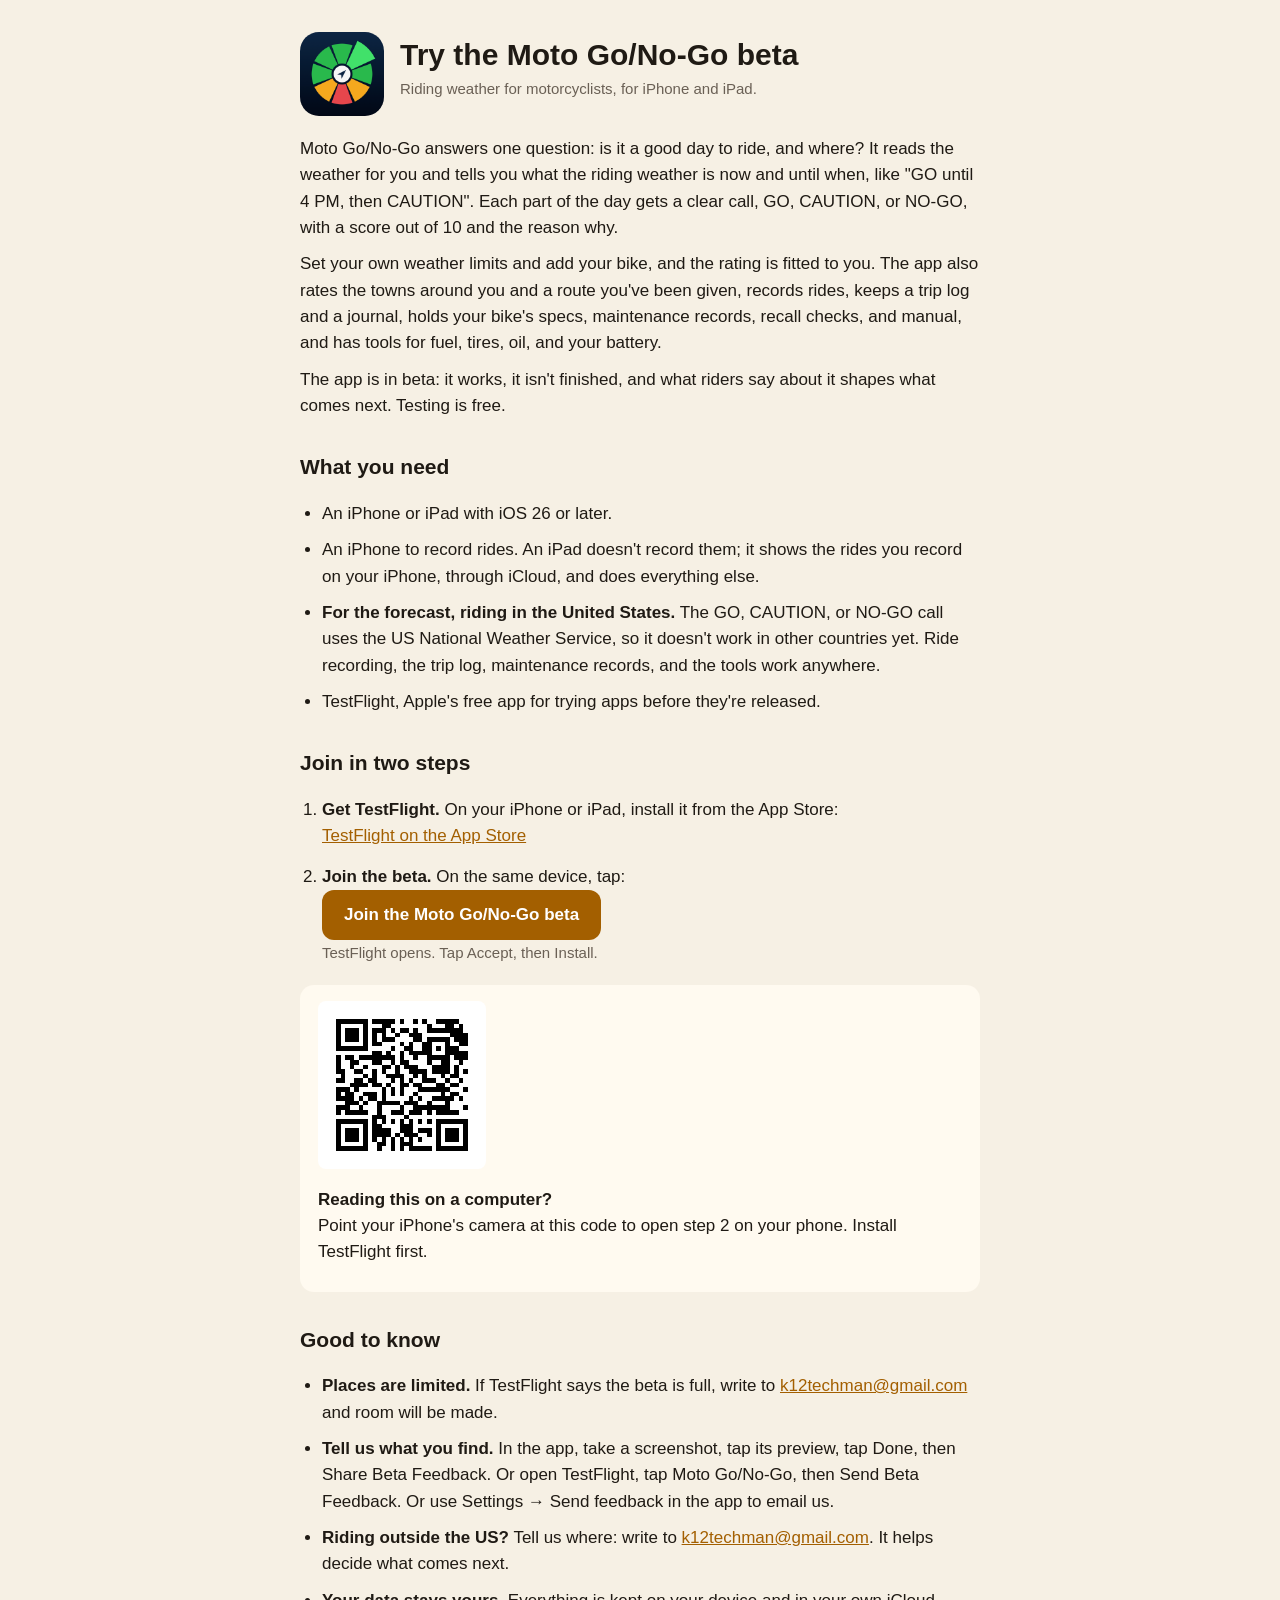
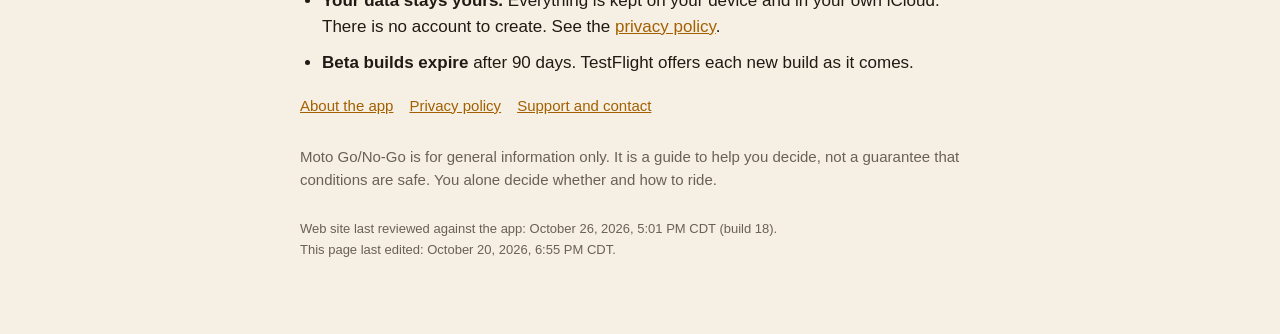
==== beta/index.html @ 058bfad8 "Web site reviewed against build 18 (the stamp alone) Co-Authored-By: Claude Opus 5.5 <noreply@anthro" ====
<!doctype html>
<html lang="en">
<head>
<meta charset="utf-8">
<meta name="viewport" content="width=device-width, initial-scale=1">
<meta name="robots" content="noindex">
<title>Join the beta · Moto Go/No-Go</title>
<link rel="stylesheet" href="../style.css">
</head>
<body>
<main>
<div class="app">
<img src="../icon.png" alt="The Moto Go/No-Go app icon">
<div>
<h1>Try the Moto Go/No-Go beta</h1>
<p class="muted">Riding weather for motorcyclists, for iPhone and iPad.</p>
</div>
</div>

<p>Moto Go/No-Go answers one question: is it a good day to ride, and where? It reads the weather for you and tells you
what the riding weather is now and until when, like "GO until 4 PM, then CAUTION". Each part of the day gets a
clear call, GO, CAUTION, or NO-GO, with a score out of 10 and the reason why.</p>
<p>Set your own weather limits and add your bike, and the rating is fitted to you. The app also rates the towns around
you and a route you've been given, records rides, keeps a trip log and a journal, holds your bike's specs, maintenance
records, recall checks, and manual, and has tools for fuel, tires, oil, and your battery.</p>
<p>The app is in beta: it works, it isn't finished, and what riders say about it shapes what comes next. Testing is
free.</p>

<h2>What you need</h2>
<ul>
<li>An iPhone or iPad with iOS 26 or later.</li>
<li>An iPhone to record rides. An iPad doesn't record them; it shows the rides you record on your iPhone, through
iCloud, and does everything else.</li>
<li><strong>For the forecast, riding in the United States.</strong> The GO, CAUTION, or NO-GO call uses the US
National Weather Service, so it doesn't work in other countries yet. Ride recording, the trip log, maintenance records,
and the tools work anywhere.</li>
<li>TestFlight, Apple's free app for trying apps before they're released.</li>
</ul>

<h2>Join in two steps</h2>
<ol>
<li><strong>Get TestFlight.</strong> On your iPhone or iPad, install it from the App Store:<br>
<a href="https://apps.apple.com/app/testflight/id899247664">TestFlight on the App Store</a></li>
<li><strong>Join the beta.</strong> On the same device, tap:<br>
<a class="button" href="https://testflight.apple.com/join/9Wu4rUkQ">Join the Moto Go/No-Go beta</a><br>
<span class="muted">TestFlight opens. Tap Accept, then Install.</span></li>
</ol>

<div class="card qr">
<img src="join-qr.svg" alt="A QR code that opens the Moto Go/No-Go beta in TestFlight">
<p><strong>Reading this on a computer?</strong><br>Point your iPhone's camera at this code to open step 2 on your
phone. Install TestFlight first.</p>
</div>

<h2>Good to know</h2>
<ul>
<li><strong>Places are limited.</strong> If TestFlight says the beta is full, write to
<a href="mailto:k12techman@gmail.com">k12techman@gmail.com</a> and room will be made.</li>
<li><strong>Tell us what you find.</strong> In the app, take a screenshot, tap its preview, tap Done, then Share Beta
Feedback. Or open TestFlight, tap Moto Go/No-Go, then Send Beta Feedback. Or use Settings → Send feedback in the
app to email us.</li>
<li><strong>Riding outside the US?</strong> Tell us where: write to
<a href="mailto:k12techman@gmail.com">k12techman@gmail.com</a>. It helps decide what comes next.</li>
<li><strong>Your data stays yours.</strong> Everything is kept on your device and in your own iCloud. There is no account
to create. See the <a href="../privacy.html">privacy policy</a>.</li>
<li><strong>Beta builds expire</strong> after 90 days. TestFlight offers each new build as it comes.</li>
</ul>

<nav><a href="../index.html">About the app</a><a href="../privacy.html">Privacy policy</a><a href="../support.html">Support and contact</a></nav>

<p class="muted">Moto Go/No-Go is for general information only. It is a guide to help you decide, not a guarantee that
conditions are safe. You alone decide whether and how to ride.</p>
<p class="muted stamp">Web site last reviewed against the app: <time datetime="2026-10-26T17:01-05:00">October 26, 2026, 5:01 PM CDT</time> (build 18).<br>This page last edited: <time datetime="2026-10-20T18:55-05:00">October 20, 2026, 6:55 PM CDT</time>.</p>
</main>
</body>
</html>
---- style.css ----
:root { color-scheme: light dark; --bg: #f6f0e4; --text: #1f1a14; --muted: #6a6055; --accent: #a35f00; --card: #fffaf0; }
@media (prefers-color-scheme: dark) { :root { --bg: #17140f; --text: #f2ece1; --muted: #a89f92; --accent: #e3a04a; --card: #221d16; } }
* { box-sizing: border-box; }
body { margin: 0; background: var(--bg); color: var(--text); font: 17px/1.55 -apple-system, BlinkMacSystemFont, "Segoe UI", Roboto, sans-serif; }
main { max-width: 720px; margin: 0 auto; padding: 32px 20px 64px; }
h1 { font-size: 30px; line-height: 1.2; margin: 0 0 4px; }
h2 { font-size: 21px; margin: 32px 0 8px; }
p, li { margin: 0 0 10px; }
ul { padding-left: 22px; }
a { color: var(--accent); }
.muted { color: var(--muted); font-size: 15px; }
nav { margin: 0 0 28px; font-size: 15px; }
nav a { margin-right: 16px; }
.card { background: var(--card); border-radius: 14px; padding: 16px 18px; margin: 18px 0; }
.app { display: flex; align-items: center; gap: 16px; margin: 0 0 20px; }
.app img { width: 84px; height: 84px; border-radius: 19px; flex: none; }
.button { display: inline-block; background: var(--accent); color: #fff; font-weight: 600; text-decoration: none; padding: 12px 22px; border-radius: 12px; }
@media (prefers-color-scheme: dark) { .button { color: #17140f; } }
ol { padding-left: 22px; }
ol li { margin: 0 0 14px; }
.qr { display: flex; align-items: center; gap: 18px; flex-wrap: wrap; }
.qr img { width: 168px; height: 168px; border-radius: 8px; flex: none; }
.stamp { margin-top: 28px; font-size: 13px; }
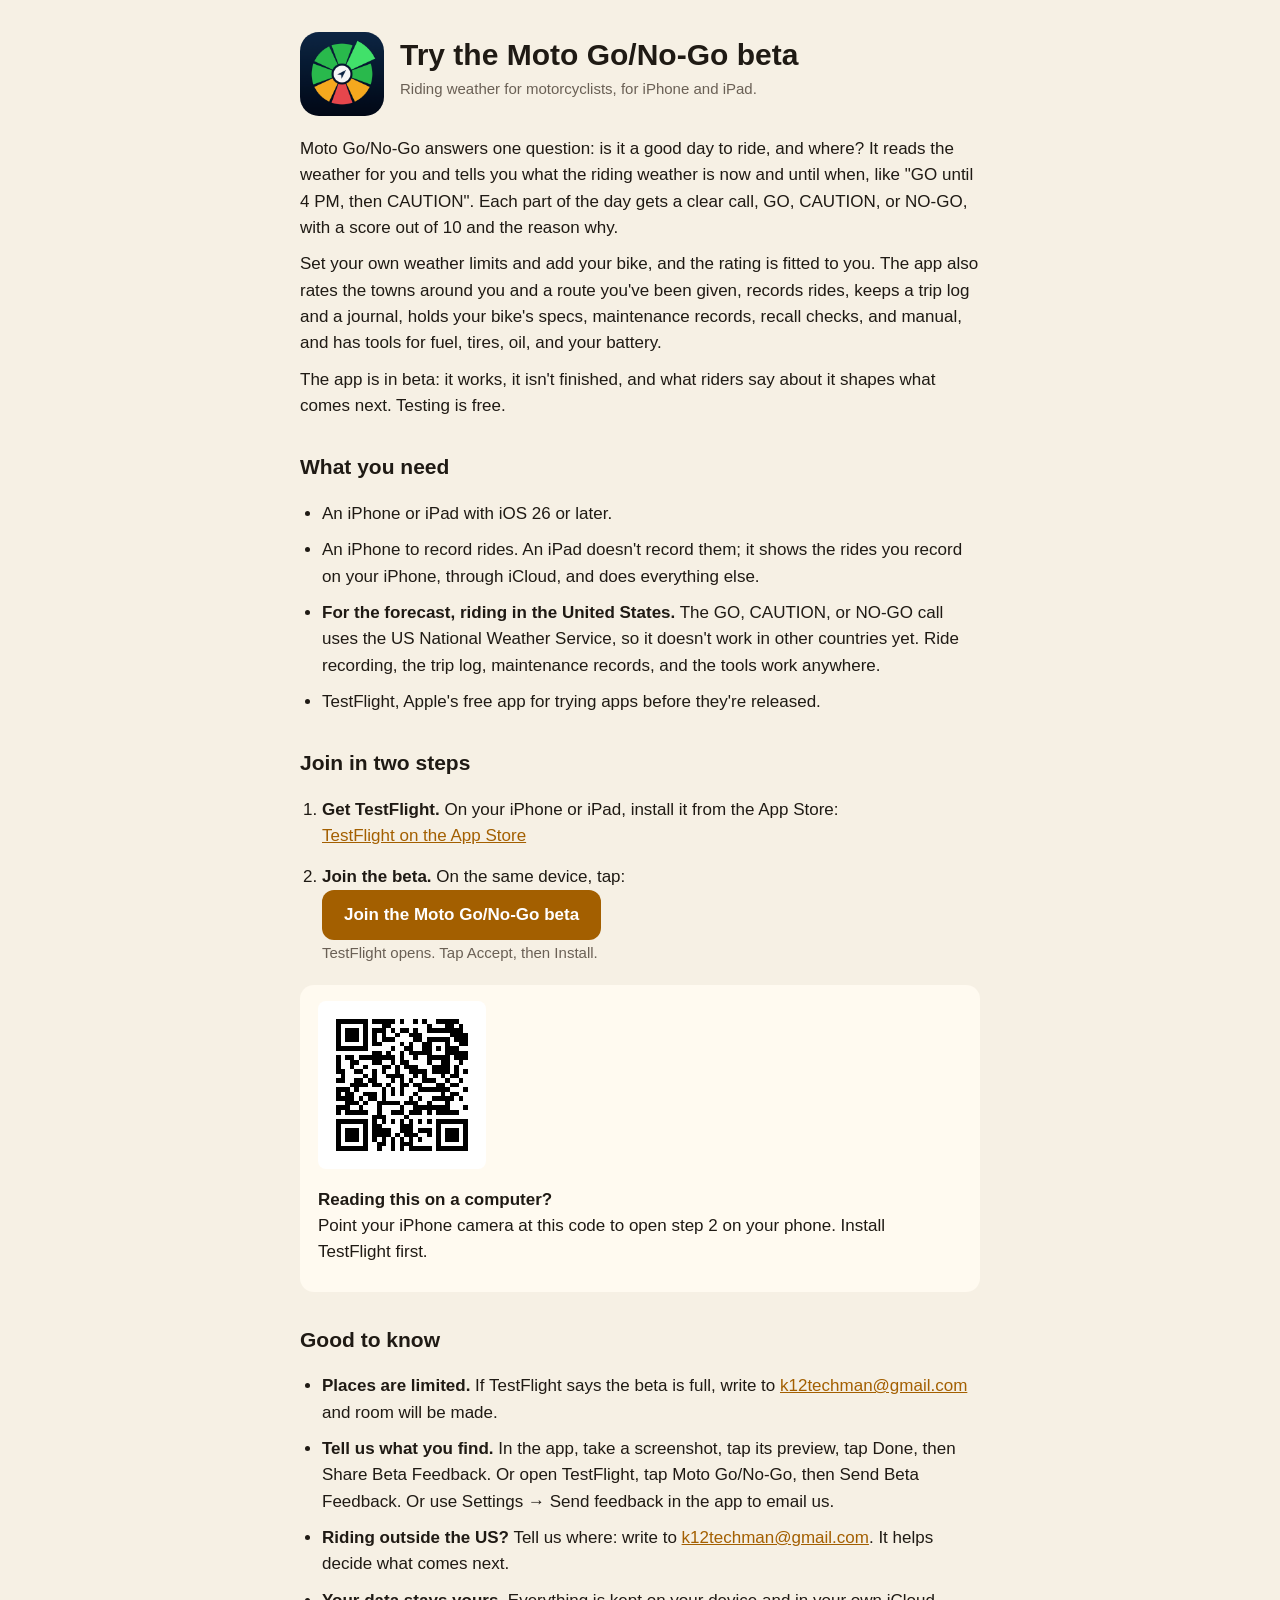
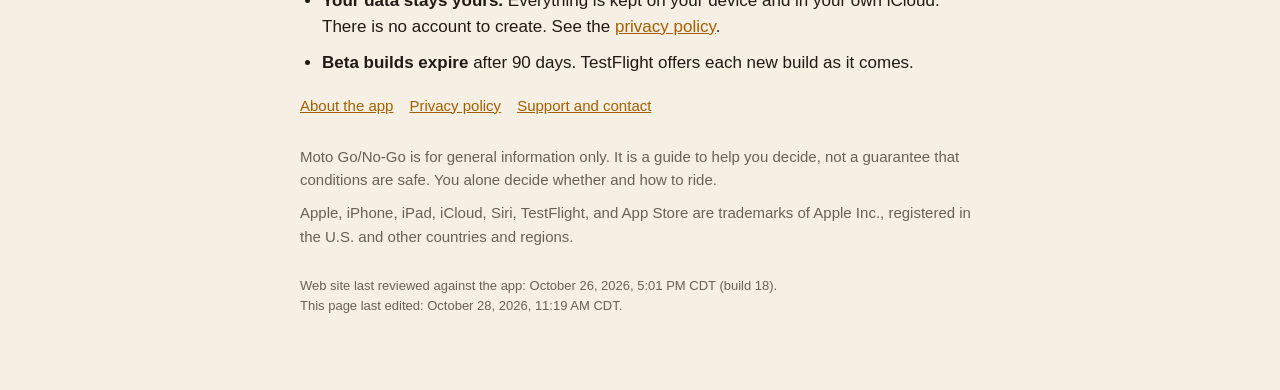
==== commit 1a0759a5: "Build 18's release-day list (Drew's yes, 2026-10-28): the home page on the voice action; the privacy" ====
--- a/beta/index.html
+++ b/beta/index.html
@@ -48,7 +48,7 @@
 
 <div class="card qr">
 <img src="join-qr.svg" alt="A QR code that opens the Moto Go/No-Go beta in TestFlight">
-<p><strong>Reading this on a computer?</strong><br>Point your iPhone's camera at this code to open step 2 on your
+<p><strong>Reading this on a computer?</strong><br>Point your iPhone camera at this code to open step 2 on your
 phone. Install TestFlight first.</p>
 </div>
 
@@ -70,7 +70,8 @@
 
 <p class="muted">Moto Go/No-Go is for general information only. It is a guide to help you decide, not a guarantee that
 conditions are safe. You alone decide whether and how to ride.</p>
-<p class="muted stamp">Web site last reviewed against the app: <time datetime="2026-10-26T17:01-05:00">October 26, 2026, 5:01 PM CDT</time> (build 18).<br>This page last edited: <time datetime="2026-10-20T18:55-05:00">October 20, 2026, 6:55 PM CDT</time>.</p>
+<p class="muted">Apple, iPhone, iPad, iCloud, Siri, TestFlight, and App Store are trademarks of Apple Inc., registered in the U.S. and other countries and regions.</p>
+<p class="muted stamp">Web site last reviewed against the app: <time datetime="2026-10-26T17:01-05:00">October 26, 2026, 5:01 PM CDT</time> (build 18).<br>This page last edited: <time datetime="2026-10-28T11:19-05:00">October 28, 2026, 11:19 AM CDT</time>.</p>
 </main>
 </body>
 </html>
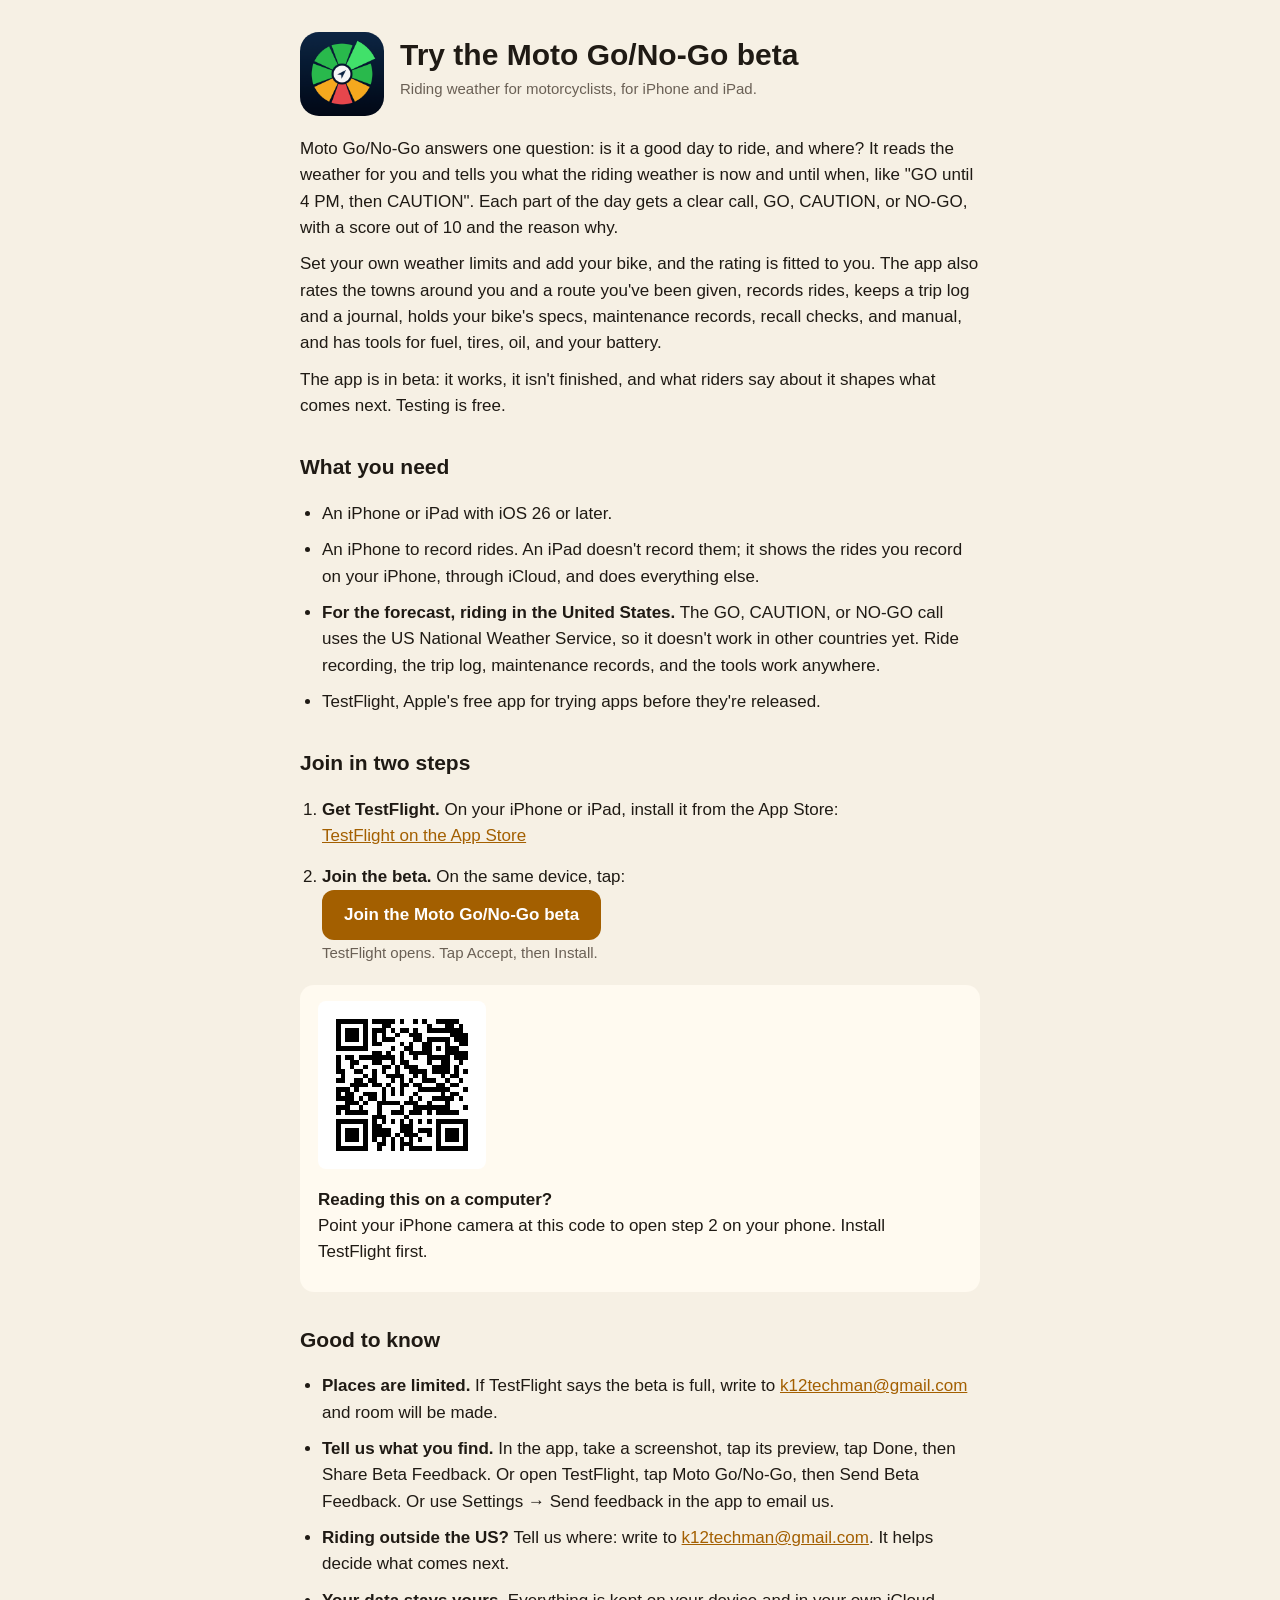
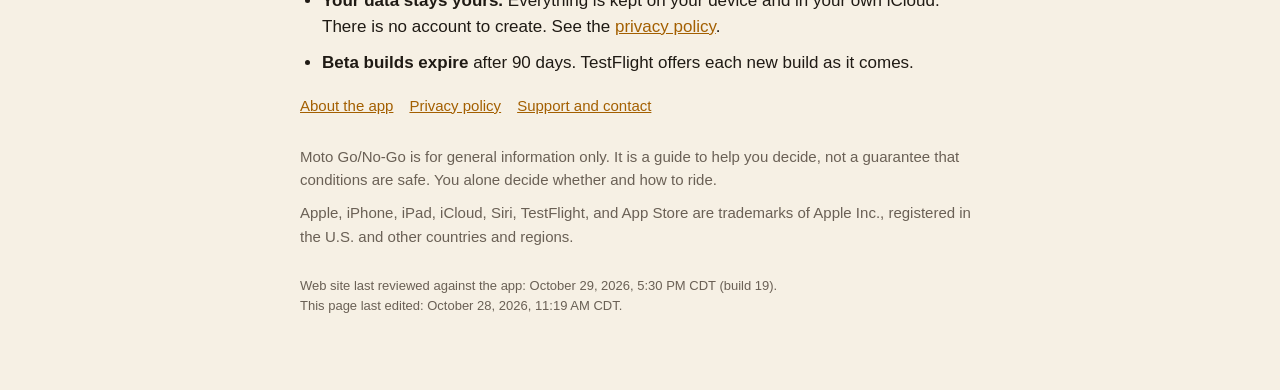
==== commit 108b2f63: "Stamp: web site reviewed against build 19 (2026-10-29, 5:30 PM CDT)" ====
--- a/beta/index.html
+++ b/beta/index.html
@@ -71,7 +71,7 @@
 <p class="muted">Moto Go/No-Go is for general information only. It is a guide to help you decide, not a guarantee that
 conditions are safe. You alone decide whether and how to ride.</p>
 <p class="muted">Apple, iPhone, iPad, iCloud, Siri, TestFlight, and App Store are trademarks of Apple Inc., registered in the U.S. and other countries and regions.</p>
-<p class="muted stamp">Web site last reviewed against the app: <time datetime="2026-10-26T17:01-05:00">October 26, 2026, 5:01 PM CDT</time> (build 18).<br>This page last edited: <time datetime="2026-10-28T11:19-05:00">October 28, 2026, 11:19 AM CDT</time>.</p>
+<p class="muted stamp">Web site last reviewed against the app: <time datetime="2026-10-29T17:30-05:00">October 29, 2026, 5:30 PM CDT</time> (build 19).<br>This page last edited: <time datetime="2026-10-28T11:19-05:00">October 28, 2026, 11:19 AM CDT</time>.</p>
 </main>
 </body>
 </html>
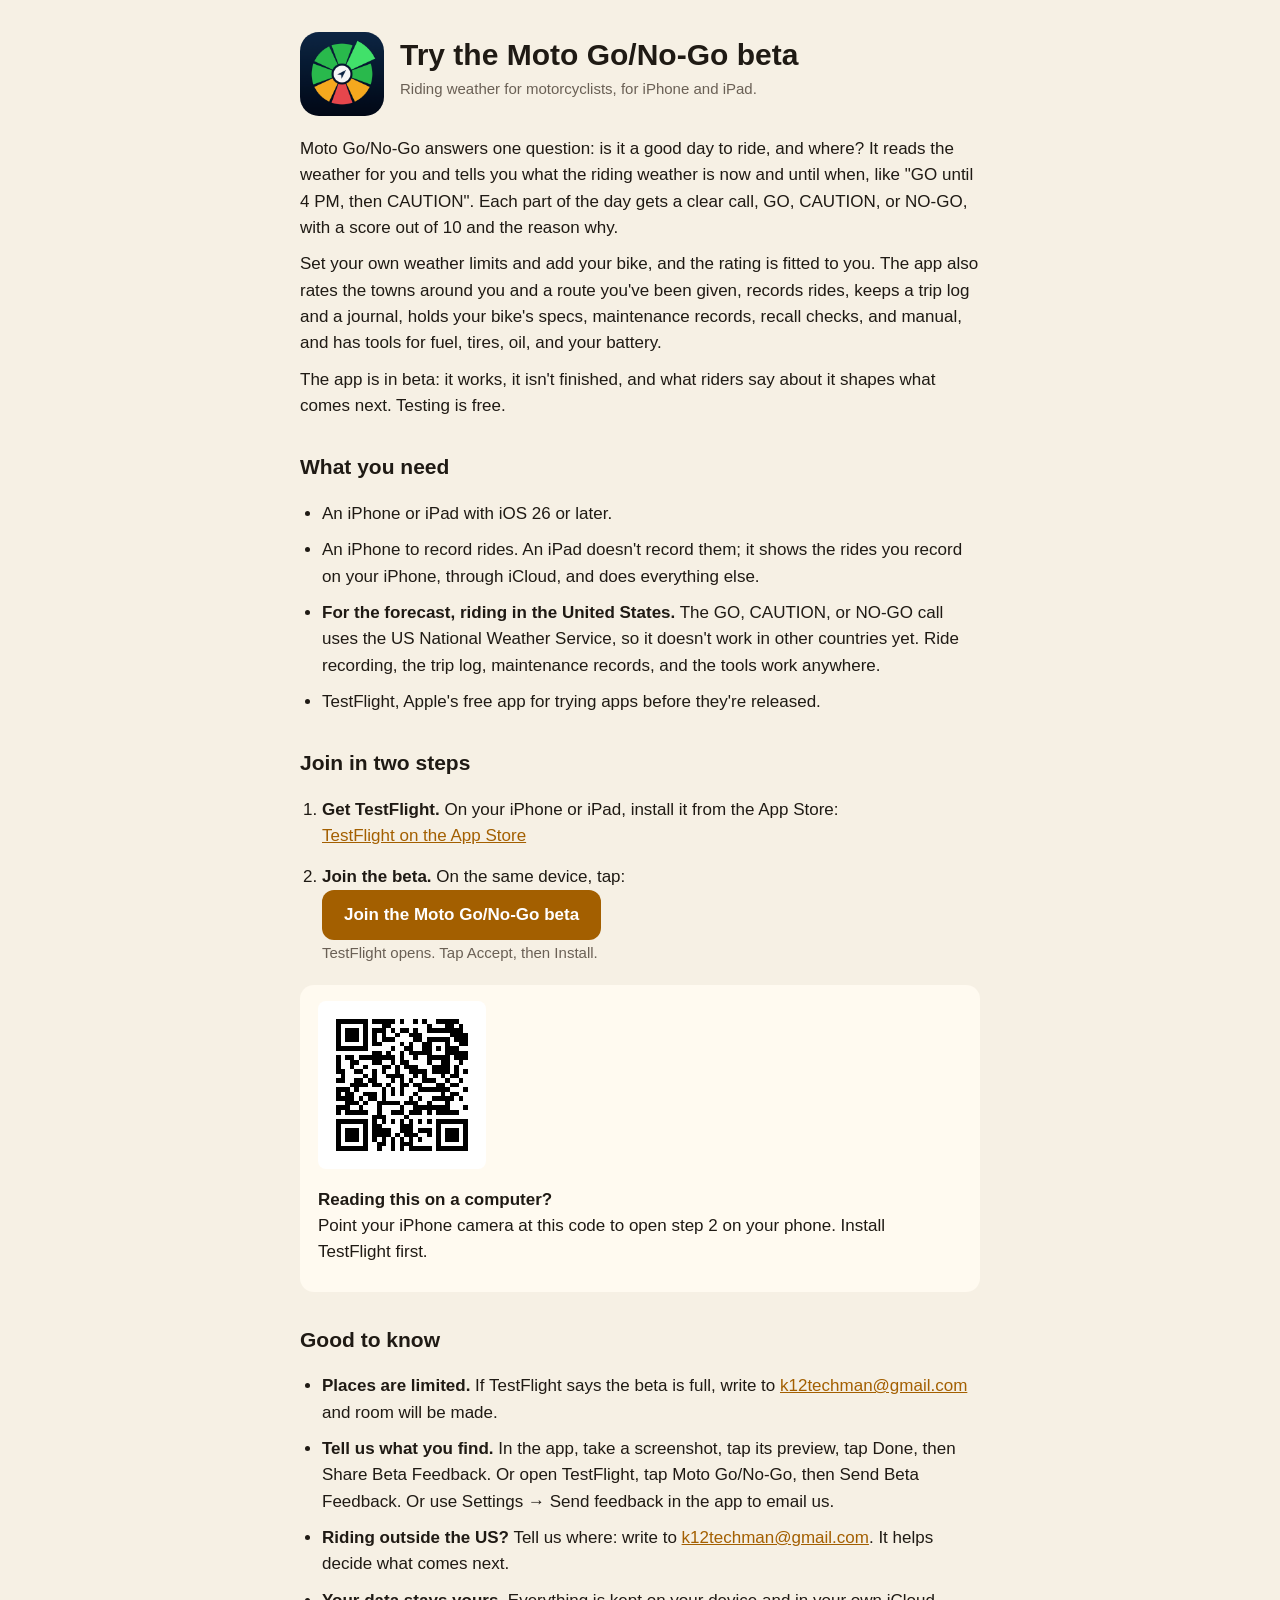
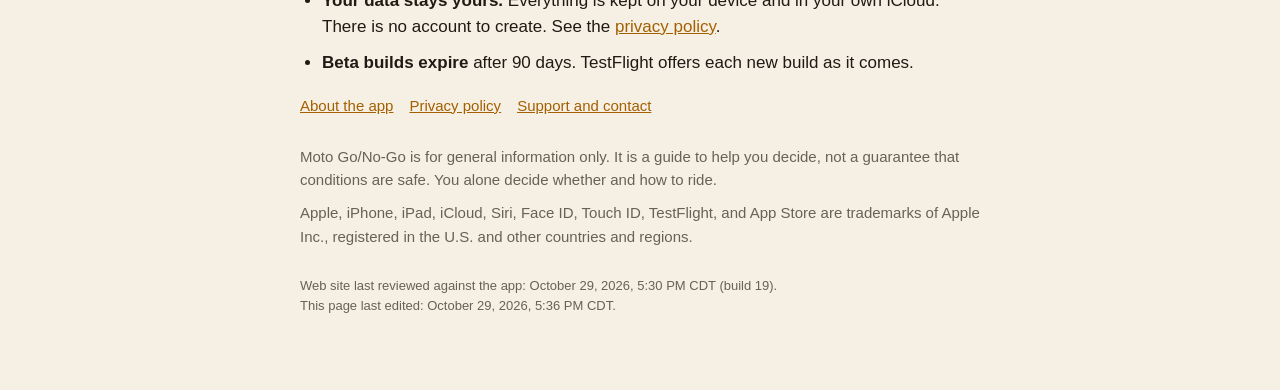
==== commit 91de4e9e: "Apple's credit line names Face ID and Touch ID (all four pages); edited stamps 2026-10-29, 5:36 PM C" ====
--- a/beta/index.html
+++ b/beta/index.html
@@ -70,8 +70,8 @@
 
 <p class="muted">Moto Go/No-Go is for general information only. It is a guide to help you decide, not a guarantee that
 conditions are safe. You alone decide whether and how to ride.</p>
-<p class="muted">Apple, iPhone, iPad, iCloud, Siri, TestFlight, and App Store are trademarks of Apple Inc., registered in the U.S. and other countries and regions.</p>
-<p class="muted stamp">Web site last reviewed against the app: <time datetime="2026-10-29T17:30-05:00">October 29, 2026, 5:30 PM CDT</time> (build 19).<br>This page last edited: <time datetime="2026-10-28T11:19-05:00">October 28, 2026, 11:19 AM CDT</time>.</p>
+<p class="muted">Apple, iPhone, iPad, iCloud, Siri, Face&nbsp;ID, Touch&nbsp;ID, TestFlight, and App&nbsp;Store are trademarks of Apple Inc., registered in the U.S. and other countries and regions.</p>
+<p class="muted stamp">Web site last reviewed against the app: <time datetime="2026-10-29T17:30-05:00">October 29, 2026, 5:30 PM CDT</time> (build 19).<br>This page last edited: <time datetime="2026-10-29T17:36-05:00">October 29, 2026, 5:36 PM CDT</time>.</p>
 </main>
 </body>
 </html>
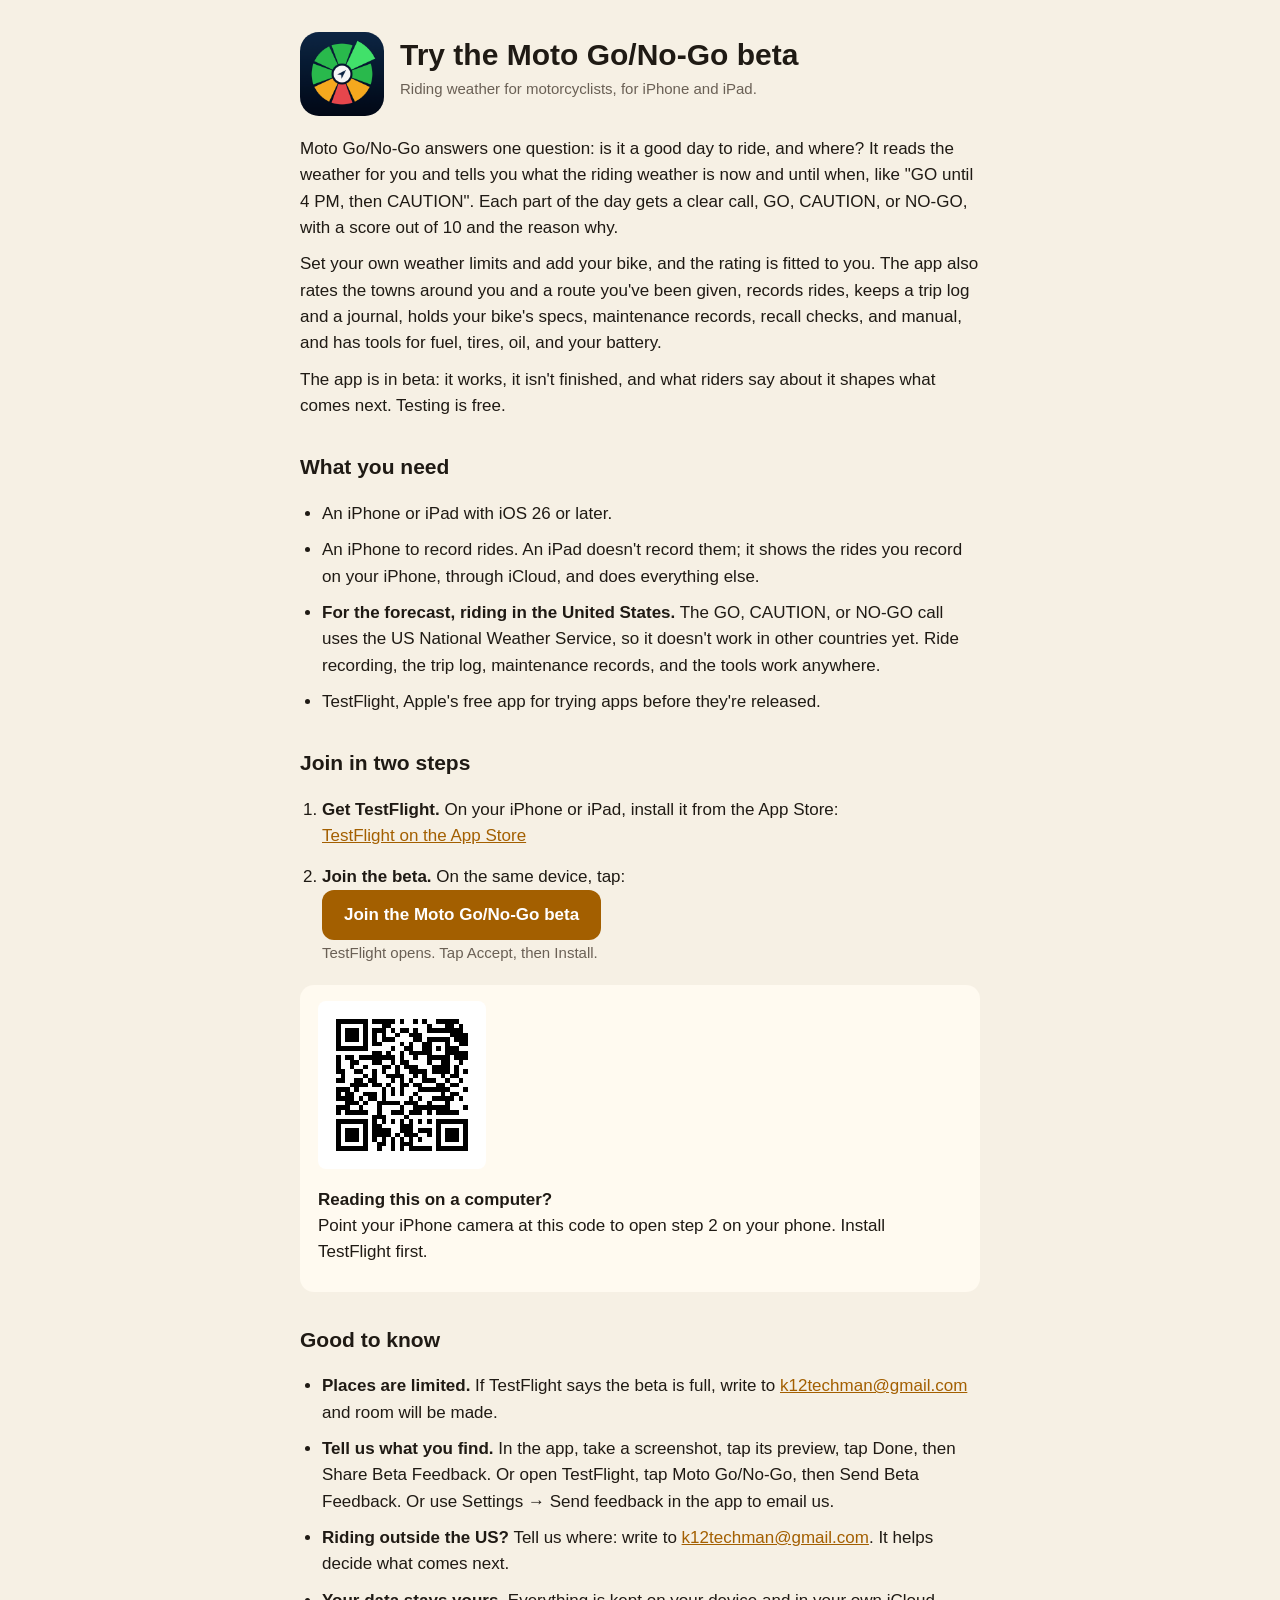
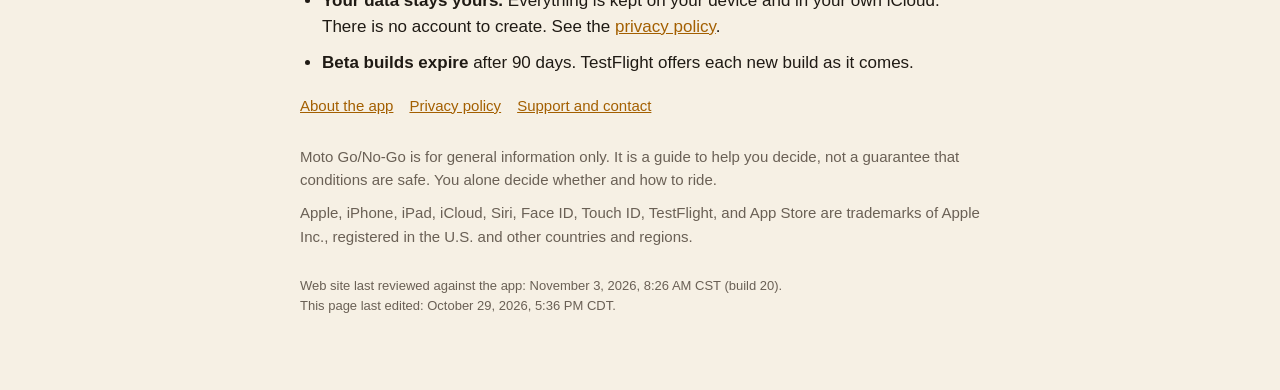
==== commit a7a3e4f1: "Stamp: web site reviewed against build 20 (November 3, 2026, 8:26 AM CST)" ====
--- a/beta/index.html
+++ b/beta/index.html
@@ -71,7 +71,7 @@
 <p class="muted">Moto Go/No-Go is for general information only. It is a guide to help you decide, not a guarantee that
 conditions are safe. You alone decide whether and how to ride.</p>
 <p class="muted">Apple, iPhone, iPad, iCloud, Siri, Face&nbsp;ID, Touch&nbsp;ID, TestFlight, and App&nbsp;Store are trademarks of Apple Inc., registered in the U.S. and other countries and regions.</p>
-<p class="muted stamp">Web site last reviewed against the app: <time datetime="2026-10-29T17:30-05:00">October 29, 2026, 5:30 PM CDT</time> (build 19).<br>This page last edited: <time datetime="2026-10-29T17:36-05:00">October 29, 2026, 5:36 PM CDT</time>.</p>
+<p class="muted stamp">Web site last reviewed against the app: <time datetime="2026-11-03T08:26-06:00">November 3, 2026, 8:26 AM CST</time> (build 20).<br>This page last edited: <time datetime="2026-10-29T17:36-05:00">October 29, 2026, 5:36 PM CDT</time>.</p>
 </main>
 </body>
 </html>
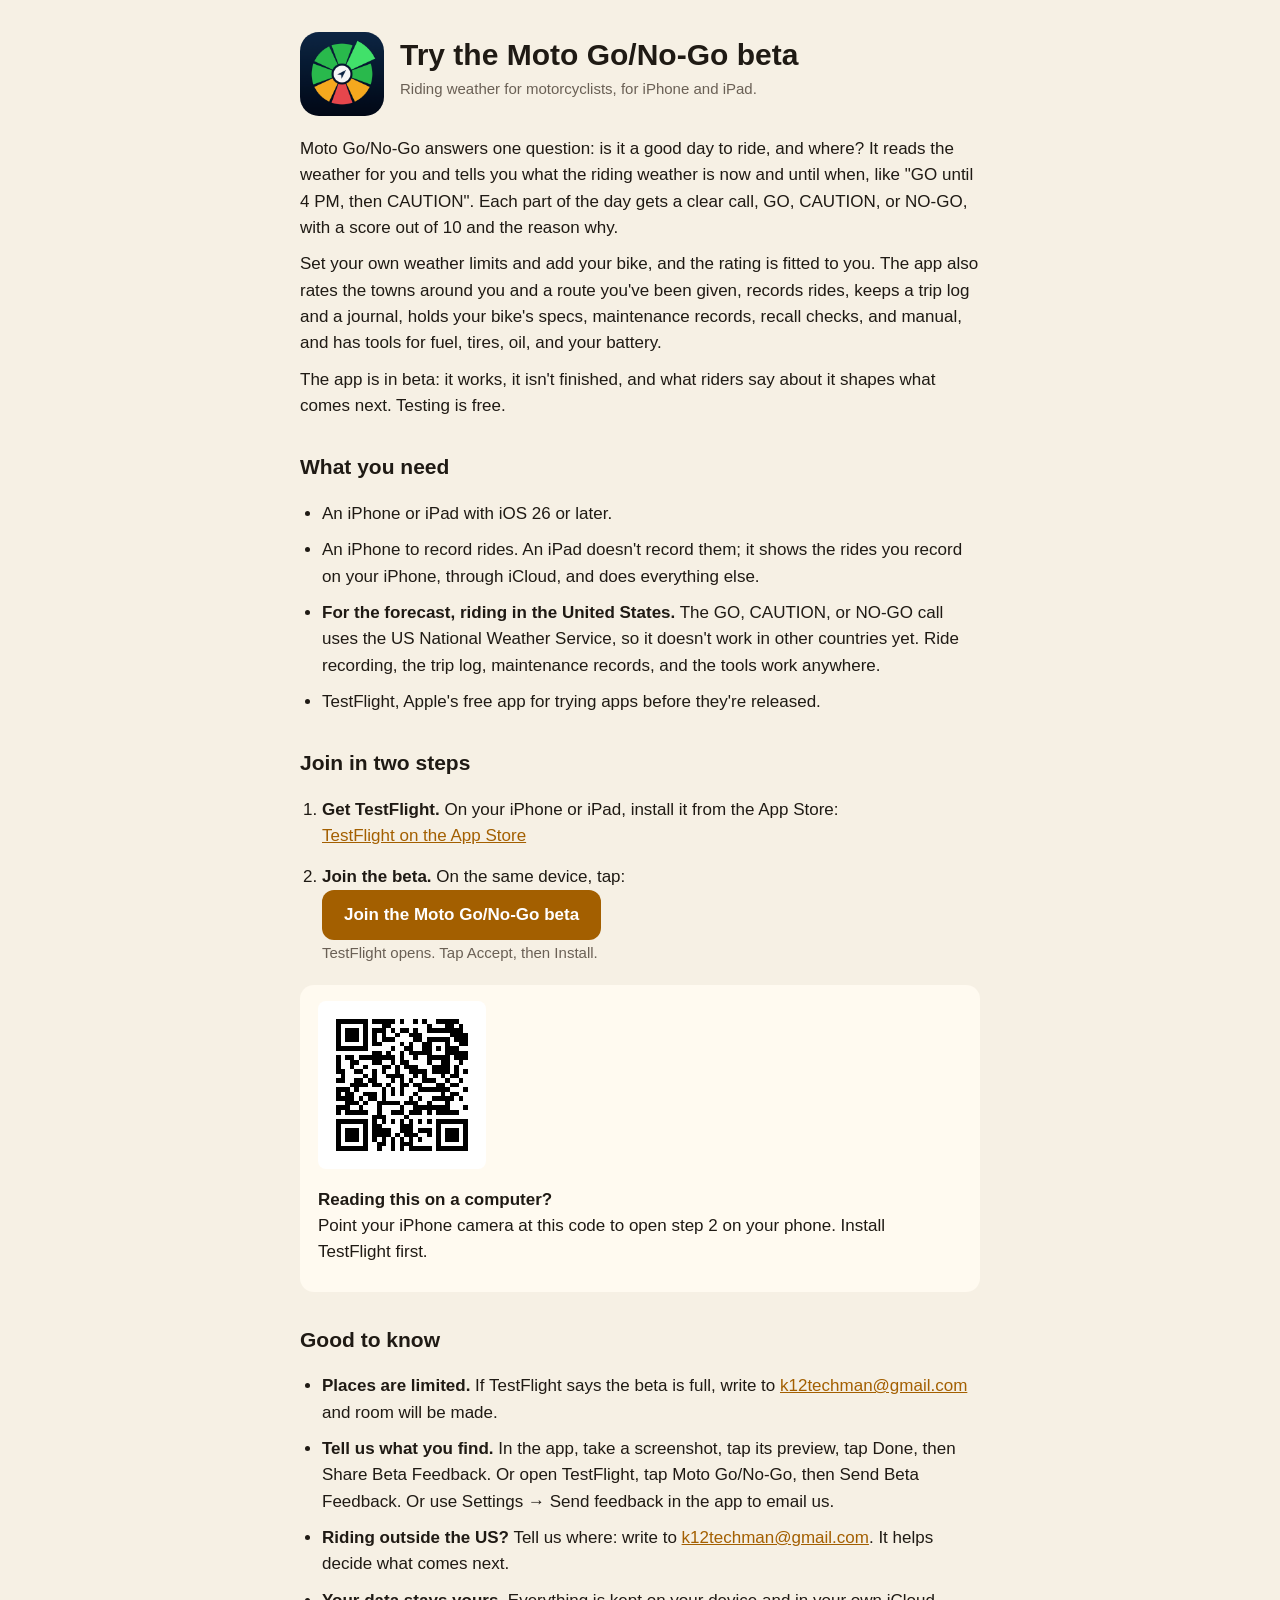
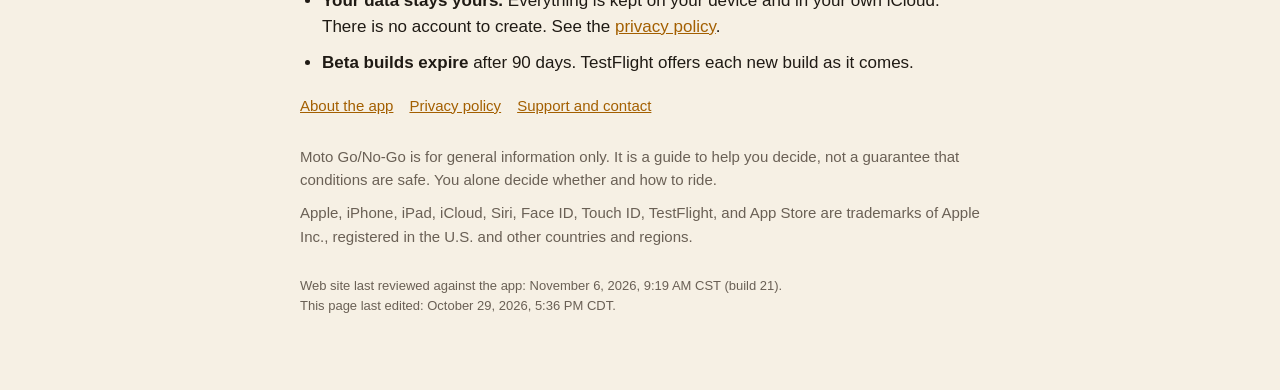
==== commit a2103504: "Web site reviewed against build 21 (stamp only)" ====
--- a/beta/index.html
+++ b/beta/index.html
@@ -71,7 +71,7 @@
 <p class="muted">Moto Go/No-Go is for general information only. It is a guide to help you decide, not a guarantee that
 conditions are safe. You alone decide whether and how to ride.</p>
 <p class="muted">Apple, iPhone, iPad, iCloud, Siri, Face&nbsp;ID, Touch&nbsp;ID, TestFlight, and App&nbsp;Store are trademarks of Apple Inc., registered in the U.S. and other countries and regions.</p>
-<p class="muted stamp">Web site last reviewed against the app: <time datetime="2026-11-03T08:26-06:00">November 3, 2026, 8:26 AM CST</time> (build 20).<br>This page last edited: <time datetime="2026-10-29T17:36-05:00">October 29, 2026, 5:36 PM CDT</time>.</p>
+<p class="muted stamp">Web site last reviewed against the app: <time datetime="2026-11-06T09:19-06:00">November 6, 2026, 9:19 AM CST</time> (build 21).<br>This page last edited: <time datetime="2026-10-29T17:36-05:00">October 29, 2026, 5:36 PM CDT</time>.</p>
 </main>
 </body>
 </html>
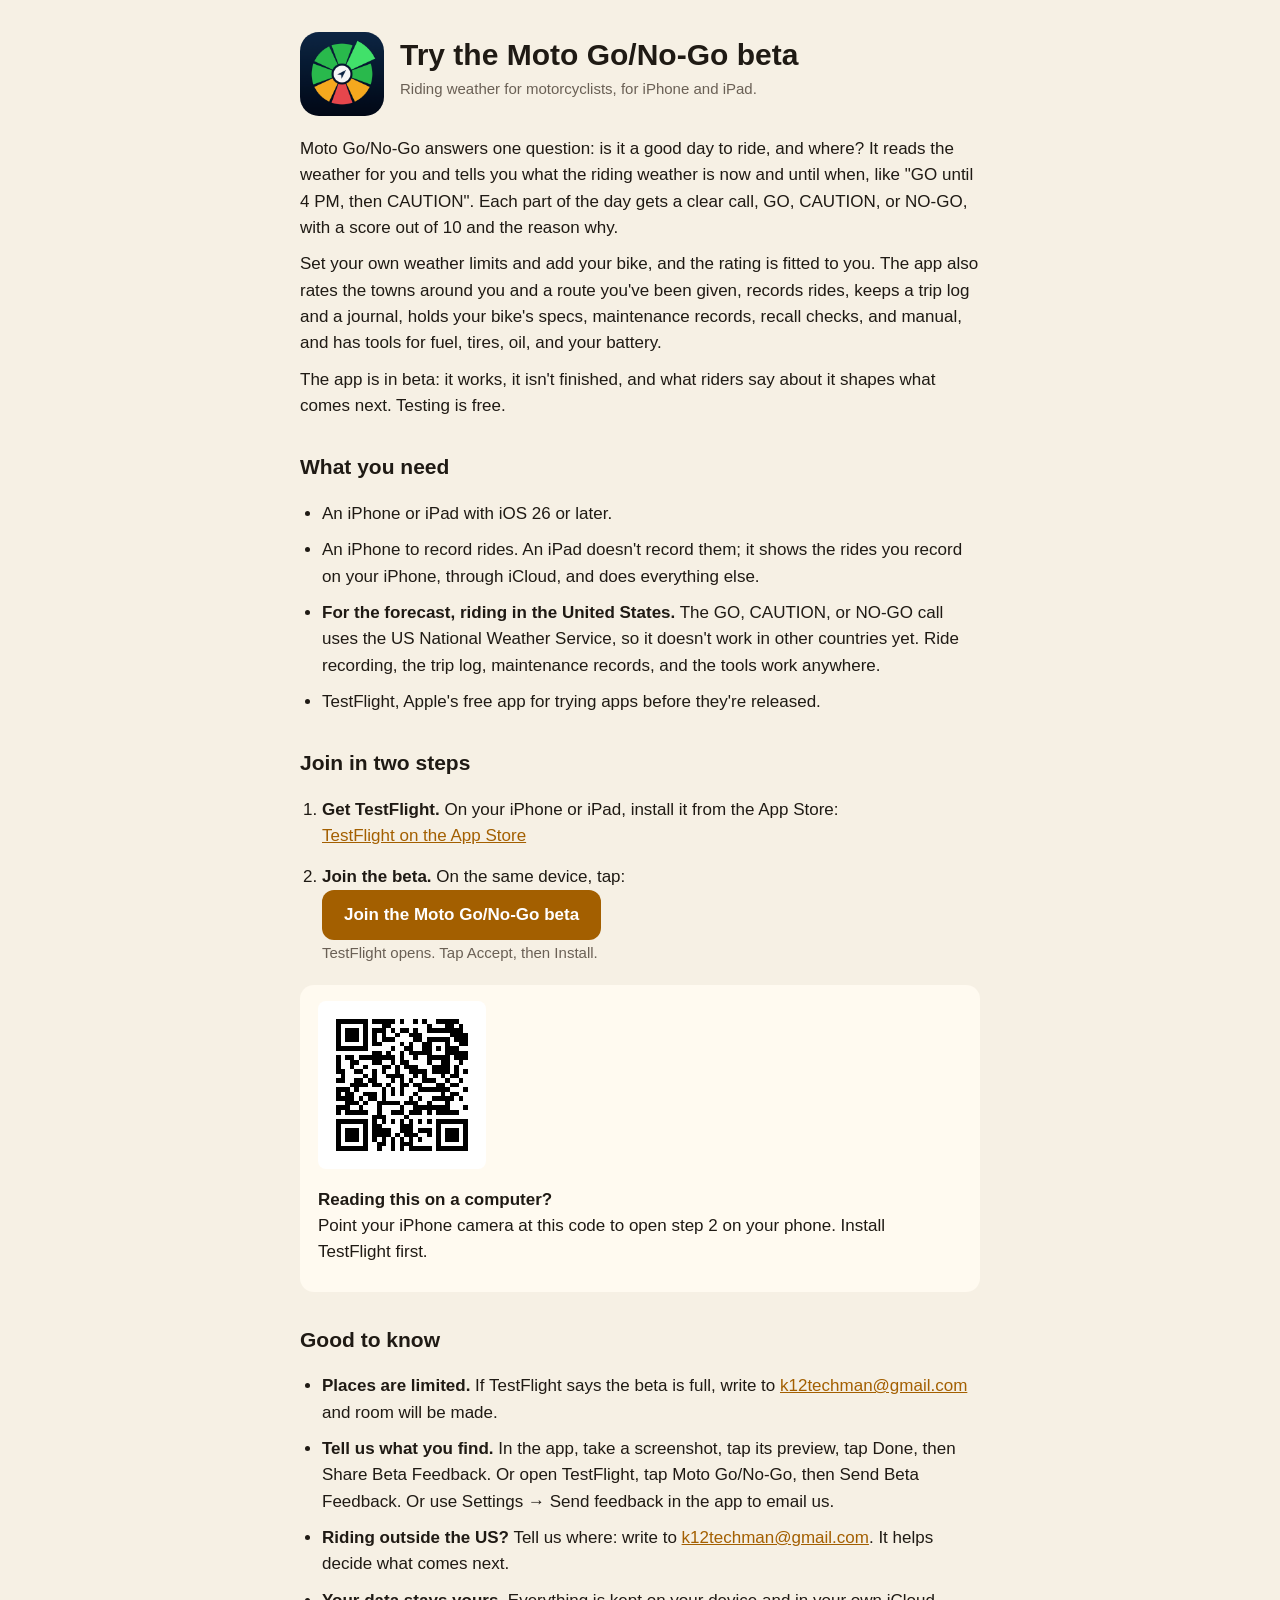
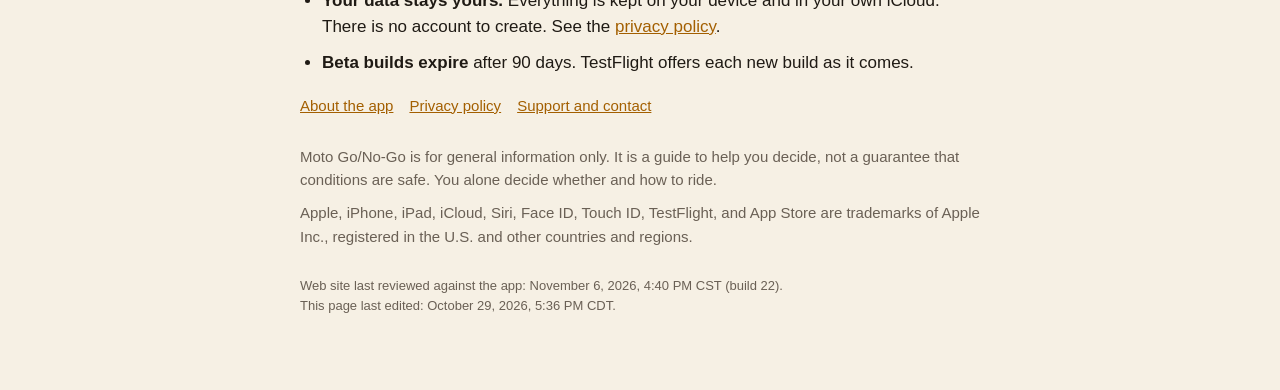
==== commit b0ce91a7: "Stamp: web site reviewed against build 22 (November 6, 2026, 4:40 PM CST); no wording changed" ====
--- a/beta/index.html
+++ b/beta/index.html
@@ -71,7 +71,7 @@
 <p class="muted">Moto Go/No-Go is for general information only. It is a guide to help you decide, not a guarantee that
 conditions are safe. You alone decide whether and how to ride.</p>
 <p class="muted">Apple, iPhone, iPad, iCloud, Siri, Face&nbsp;ID, Touch&nbsp;ID, TestFlight, and App&nbsp;Store are trademarks of Apple Inc., registered in the U.S. and other countries and regions.</p>
-<p class="muted stamp">Web site last reviewed against the app: <time datetime="2026-11-06T09:19-06:00">November 6, 2026, 9:19 AM CST</time> (build 21).<br>This page last edited: <time datetime="2026-10-29T17:36-05:00">October 29, 2026, 5:36 PM CDT</time>.</p>
+<p class="muted stamp">Web site last reviewed against the app: <time datetime="2026-11-06T16:40-06:00">November 6, 2026, 4:40 PM CST</time> (build 22).<br>This page last edited: <time datetime="2026-10-29T17:36-05:00">October 29, 2026, 5:36 PM CDT</time>.</p>
 </main>
 </body>
 </html>
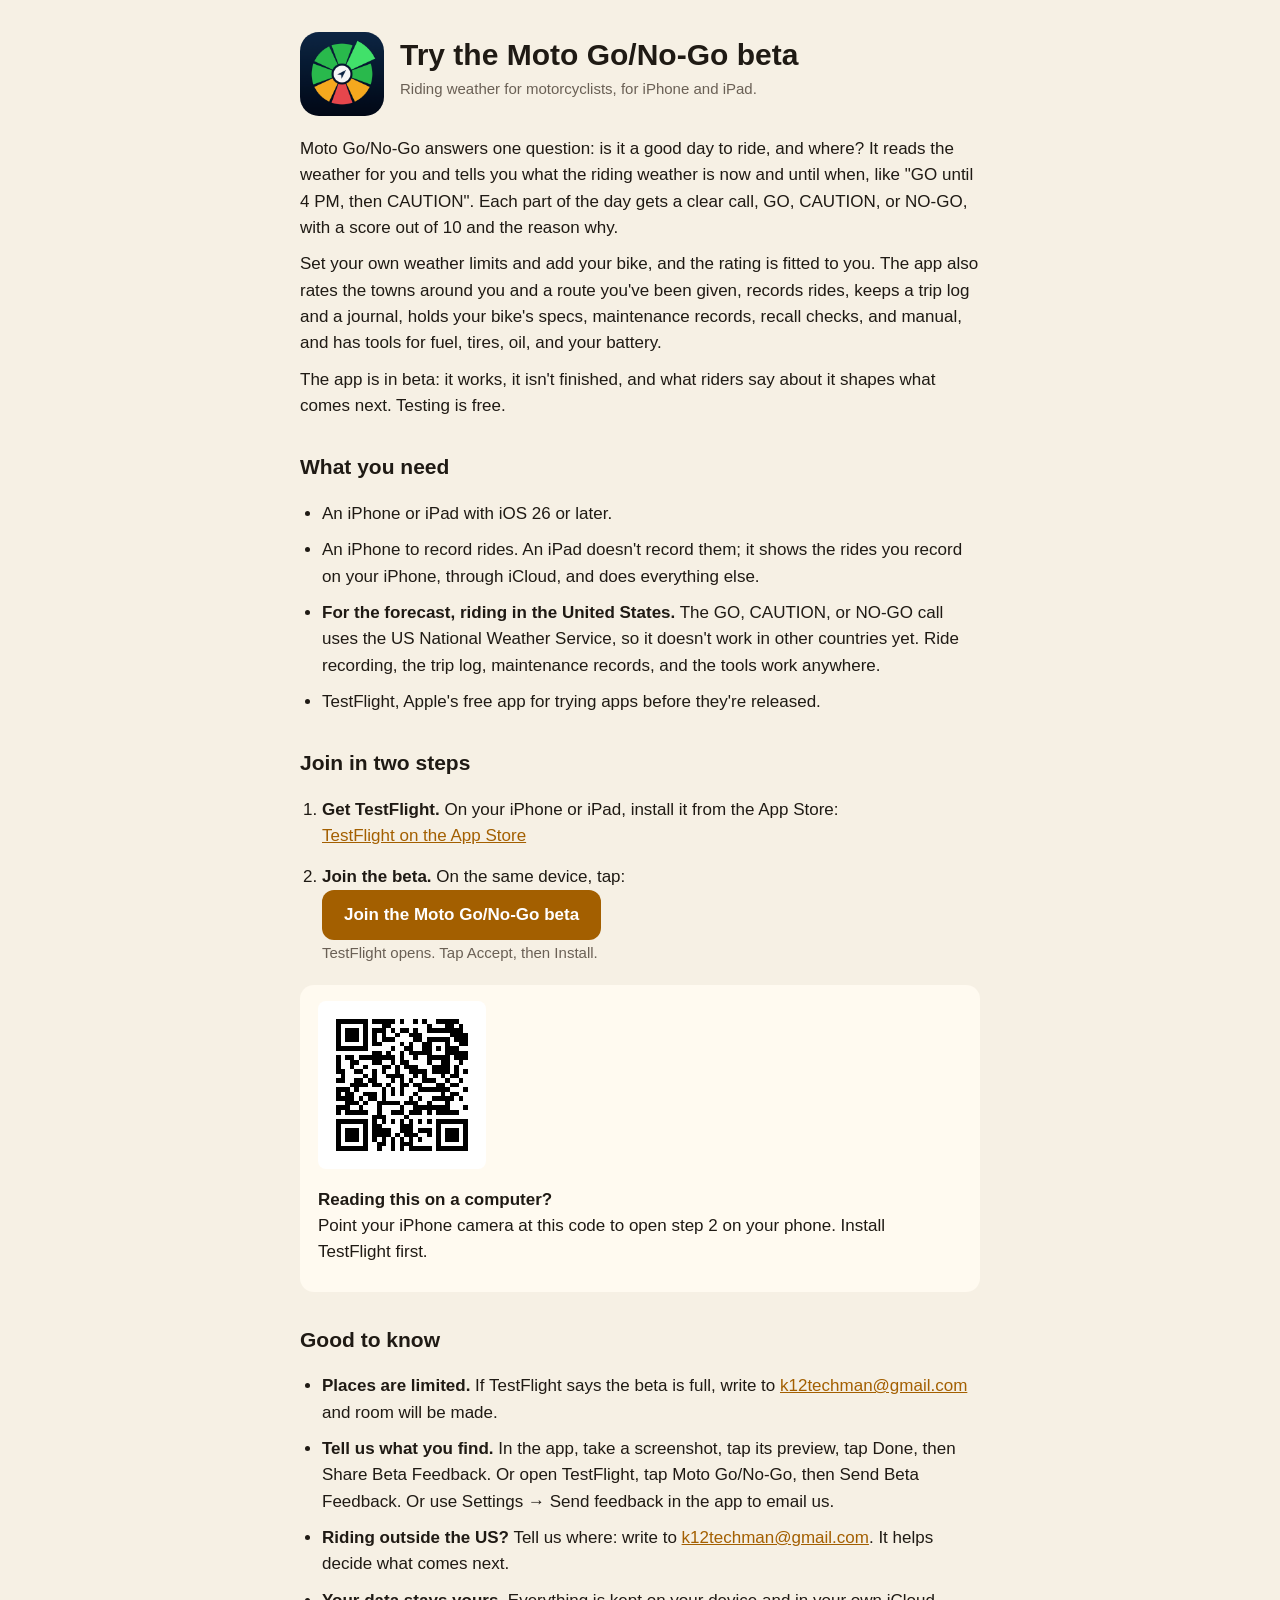
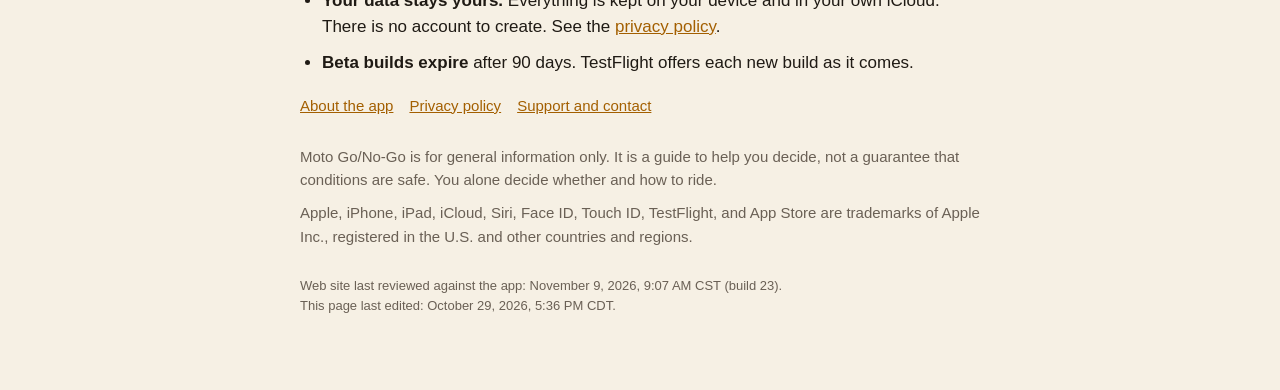
==== commit e4cc2e64: "Web site reviewed against the app's build 23: the stamp only" ====
--- a/beta/index.html
+++ b/beta/index.html
@@ -71,7 +71,7 @@
 <p class="muted">Moto Go/No-Go is for general information only. It is a guide to help you decide, not a guarantee that
 conditions are safe. You alone decide whether and how to ride.</p>
 <p class="muted">Apple, iPhone, iPad, iCloud, Siri, Face&nbsp;ID, Touch&nbsp;ID, TestFlight, and App&nbsp;Store are trademarks of Apple Inc., registered in the U.S. and other countries and regions.</p>
-<p class="muted stamp">Web site last reviewed against the app: <time datetime="2026-11-06T16:40-06:00">November 6, 2026, 4:40 PM CST</time> (build 22).<br>This page last edited: <time datetime="2026-10-29T17:36-05:00">October 29, 2026, 5:36 PM CDT</time>.</p>
+<p class="muted stamp">Web site last reviewed against the app: <time datetime="2026-11-09T09:07-06:00">November 9, 2026, 9:07 AM CST</time> (build 23).<br>This page last edited: <time datetime="2026-10-29T17:36-05:00">October 29, 2026, 5:36 PM CDT</time>.</p>
 </main>
 </body>
 </html>
